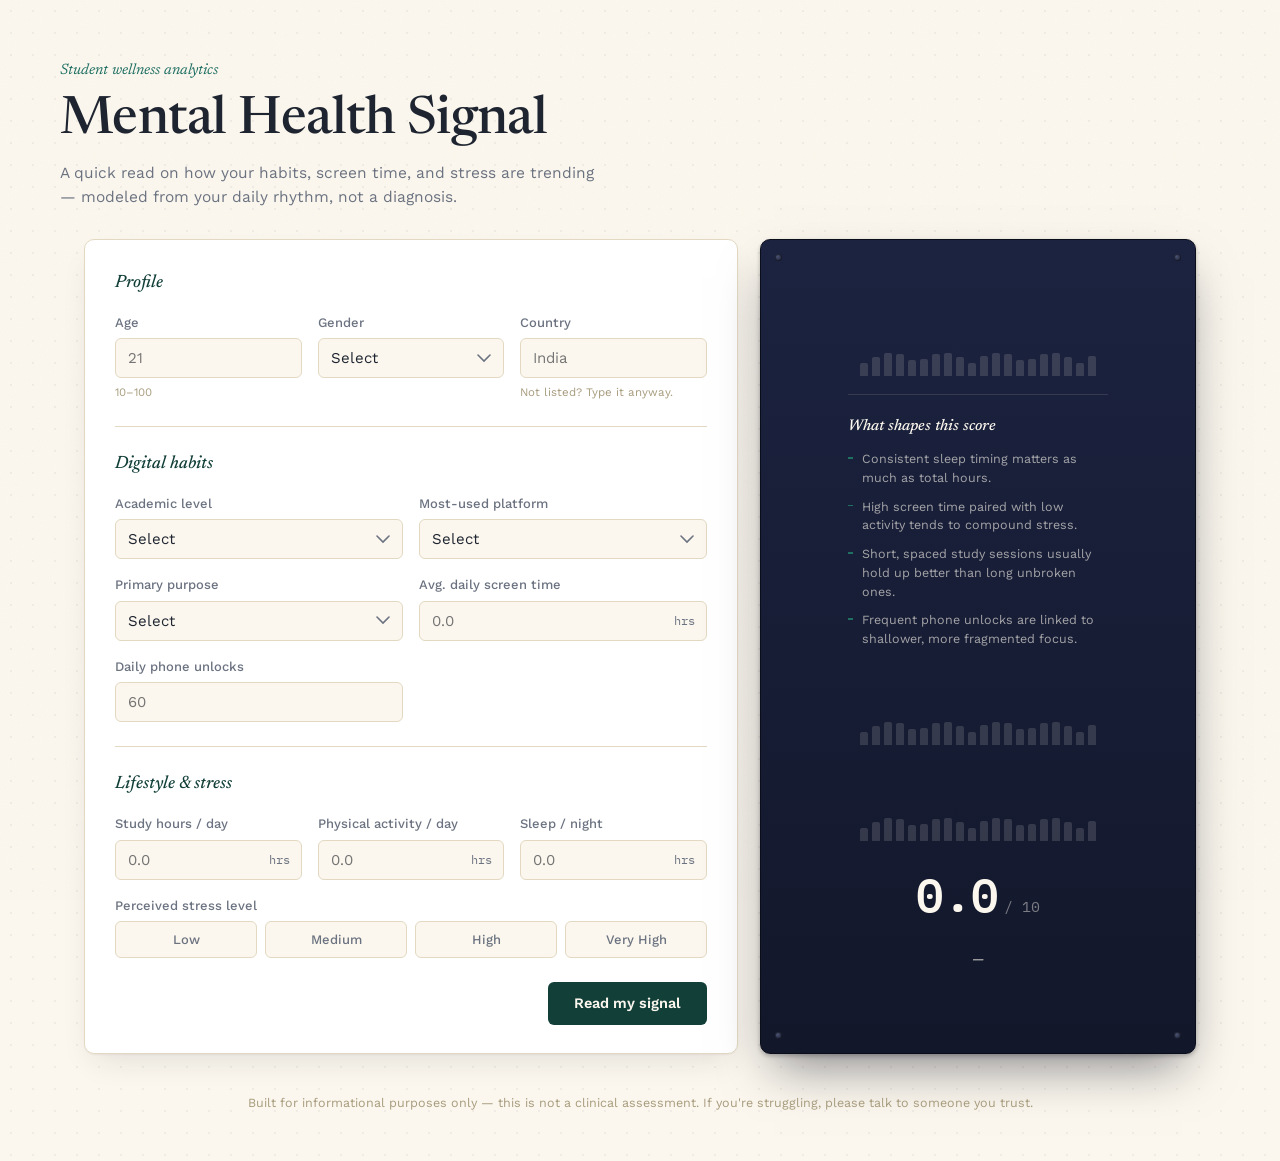
==== index.html @ ce6ba34c "first commit" ====
<!DOCTYPE html>
<html lang="en">
<head>
<meta charset="UTF-8" />
<meta name="viewport" content="width=device-width, initial-scale=1.0" />
<title>Mental Health Signal — Student Wellness Analytics</title>
<link rel="preconnect" href="https://fonts.googleapis.com">
<link rel="preconnect" href="https://fonts.gstatic.com" crossorigin>
<link href="https://fonts.googleapis.com/css2?family=Newsreader:ital,opsz,wght@0,6..72,400;0,6..72,500;1,6..72,400;1,6..72,500&family=Work+Sans:wght@400;500;600&family=IBM+Plex+Mono:wght@400;500;600&display=swap" rel="stylesheet">
<link rel="stylesheet" href="style.css" />
</head>
<body>

<div class="grain" aria-hidden="true"></div>

<header class="masthead">
  <div class="masthead-inner">
    <p class="kicker">Student wellness analytics</p>
    <h1 class="title">Mental Health Signal</h1>
    <p class="subtitle">A quick read on how your habits, screen time, and stress are trending — modeled from your daily rhythm, not a diagnosis.</p>
  </div>
</header>

<main class="layout">

  <!-- FORM PANEL -->
  <section class="panel intake" aria-labelledby="form-heading">
    <form id="predict-form" novalidate>

      <section class="group">
        <h2 class="group-label">Profile</h2>
        <div class="grid grid-3">
          <div class="field">
            <label for="age">Age</label>
            <input type="number" id="age" name="age" min="10" max="100" step="1" required placeholder="21" />
            <span class="hint">10–100</span>
            <span class="error-msg" data-for="age"></span>
          </div>
          <div class="field">
            <label for="gender">Gender</label>
            <select id="gender" name="gender" required>
              <option value="" disabled selected hidden>Select</option>
              <option value="Male">Male</option>
              <option value="Female">Female</option>
            </select>
            <span class="error-msg" data-for="gender"></span>
          </div>
          <div class="field">
            <label for="country">Country</label>
            <input type="text" id="country" name="country" list="country-list" required placeholder="India" autocomplete="off" />
            <datalist id="country-list">
              <option value="India"></option>
              <option value="USA"></option>
              <option value="Canada"></option>
              <option value="Australia"></option>
              <option value="UK"></option>
              <option value="Germany"></option>
              <option value="Mexico"></option>
              <option value="Turkey"></option>
              <option value="France"></option>
            </datalist>
            <span class="hint">Not listed? Type it anyway.</span>
            <span class="error-msg" data-for="country"></span>
          </div>
        </div>
      </section>

      <section class="group">
        <h2 class="group-label">Digital habits</h2>
        <div class="grid grid-2">
          <div class="field">
            <label for="academic_level">Academic level</label>
            <select id="academic_level" name="academic_level" required>
              <option value="" disabled selected hidden>Select</option>
              <option value="High School">High School</option>
              <option value="Undergraduate">Undergraduate</option>
              <option value="Graduate">Graduate</option>
            </select>
            <span class="error-msg" data-for="academic_level"></span>
          </div>
          <div class="field">
            <label for="most_used_platform">Most-used platform</label>
            <select id="most_used_platform" name="most_used_platform" required>
              <option value="" disabled selected hidden>Select</option>
              <option value="Facebook">Facebook</option>
              <option value="Instagram">Instagram</option>
              <option value="Snapchat">Snapchat</option>
              <option value="Twitter">Twitter</option>
              <option value="YouTube">YouTube</option>
              <option value="TikTok">TikTok</option>
              <option value="LinkedIn">LinkedIn</option>
              <option value="LINE">LINE</option>
              <option value="KakaoTalk">KakaoTalk</option>
              <option value="VKontakte">VKontakte</option>
              <option value="WhatsApp">WhatsApp</option>
              <option value="WeChat">WeChat</option>
            </select>
            <span class="error-msg" data-for="most_used_platform"></span>
          </div>
          <div class="field">
            <label for="purpose_of_use">Primary purpose</label>
            <select id="purpose_of_use" name="purpose_of_use" required>
              <option value="" disabled selected hidden>Select</option>
              <option value="Networking">Networking</option>
              <option value="Education">Education</option>
              <option value="Entertainment">Entertainment</option>
              <option value="News">News</option>
            </select>
            <span class="error-msg" data-for="purpose_of_use"></span>
          </div>
          <div class="field">
            <label for="avg_daily_usage_hours">Avg. daily screen time</label>
            <div class="unit-input">
              <input type="number" id="avg_daily_usage_hours" name="avg_daily_usage_hours" min="0" max="24" step="0.1" required placeholder="0.0" />
              <span class="unit">hrs</span>
            </div>
            <span class="error-msg" data-for="avg_daily_usage_hours"></span>
          </div>
          <div class="field">
            <label for="daily_unlocks">Daily phone unlocks</label>
            <input type="number" id="daily_unlocks" name="daily_unlocks" min="0" step="1" required placeholder="60" />
            <span class="error-msg" data-for="daily_unlocks"></span>
          </div>
        </div>
      </section>

      <section class="group">
        <h2 class="group-label">Lifestyle &amp; stress</h2>
        <div class="grid grid-3">
          <div class="field">
            <label for="study_hours">Study hours / day</label>
            <div class="unit-input">
              <input type="number" id="study_hours" name="study_hours" min="0" max="24" step="0.1" required placeholder="0.0" />
              <span class="unit">hrs</span>
            </div>
            <span class="error-msg" data-for="study_hours"></span>
          </div>
          <div class="field">
            <label for="physical_activity_hours">Physical activity / day</label>
            <div class="unit-input">
              <input type="number" id="physical_activity_hours" name="physical_activity_hours" min="0" max="24" step="0.1" required placeholder="0.0" />
              <span class="unit">hrs</span>
            </div>
            <span class="error-msg" data-for="physical_activity_hours"></span>
          </div>
          <div class="field">
            <label for="sleep_hours_per_night">Sleep / night</label>
            <div class="unit-input">
              <input type="number" id="sleep_hours_per_night" name="sleep_hours_per_night" min="0" max="24" step="0.1" required placeholder="0.0" />
              <span class="unit">hrs</span>
            </div>
            <span class="error-msg" data-for="sleep_hours_per_night"></span>
          </div>
          <div class="field field-span">
            <label for="stress_level">Perceived stress level</label>
            <div class="segmented" id="stress_level_group" data-name="stress_level">
              <button type="button" class="seg-btn" data-value="Low">Low</button>
              <button type="button" class="seg-btn" data-value="Medium">Medium</button>
              <button type="button" class="seg-btn" data-value="High">High</button>
              <button type="button" class="seg-btn" data-value="Very High">Very High</button>
            </div>
            <input type="hidden" id="stress_level" name="stress_level" required />
            <span class="error-msg" data-for="stress_level"></span>
          </div>
        </div>
      </section>

      <div class="form-footer">
        <button type="submit" class="submit-btn" id="submit-btn">
          <span class="btn-label">Read my signal</span>
          <span class="btn-spinner" aria-hidden="true"></span>
        </button>
      </div>
    </form>
  </section>

  <!-- RESULT PANEL — instrument housing -->
  <aside class="panel receiver" aria-live="polite">
    <div class="screws" aria-hidden="true">
      <span></span><span></span><span></span><span></span>
    </div>

    <div class="receiver-inner" id="result-inner">

      <div class="state state-idle" id="state-idle">
        <div class="meter" id="meter-idle"></div>
        <div class="info-block">
          <h3 class="info-title">What shapes this score</h3>
          <ul class="info-list">
            <li>Consistent sleep timing matters as much as total hours.</li>
            <li>High screen time paired with low activity tends to compound stress.</li>
            <li>Short, spaced study sessions usually hold up better than long unbroken ones.</li>
            <li>Frequent phone unlocks are linked to shallower, more fragmented focus.</li>
          </ul>
        </div>
      </div>

      <div class="state state-loading" id="state-loading" hidden>
        <div class="meter" id="meter-loading"></div>
      </div>

      <div class="state state-result" id="state-result" hidden>
        <div class="meter" id="meter-result"></div>
        <div class="score-readout">
          <span class="score-number" id="score-number">0.0</span>
          <span class="score-max">/ 10</span>
        </div>
        <p class="dial-caption" id="score-band">—</p>
        <p class="dial-copy" id="score-context"></p>
      </div>

      <div class="state state-error" id="state-error" hidden>
        <div class="meter meter-flat" id="meter-error"></div>
        <p class="dial-copy" id="error-copy"></p>
      </div>

    </div>
  </aside>

</main>

<footer class="site-footer">
  <p>Built for informational purposes only — this is not a clinical assessment. If you're struggling, please talk to someone you trust.</p>
</footer>

<script src="script.js"></script>
</body>
</html>
---- style.css ----
/* =========================================================
   TOKENS
   ========================================================= */
:root {
  --ink:         #1E2430;
  --ink-soft:    #6B7280;
  --paper:       #FBF7EE;
  --paper-deep:  #F0E9D8;
  --surface:     #FFFFFF;
  --line:        #E3D9C2;

  --teal:        #1F6F63;
  --teal-deep:   #123F38;
  --gold:        #B8901F;
  --coral:       #B84B3C;

  --housing:      #12172A;
  --housing-lift: #1C2340;
  --dial-line:    rgba(251,247,238,0.14);

  --font-display: 'Newsreader', Georgia, serif;
  --font-body:    'Work Sans', -apple-system, sans-serif;
  --font-mono:    'IBM Plex Mono', 'SFMono-Regular', monospace;

  --radius-card: 10px;
  --radius-input: 6px;

  --shadow-card: 0 1px 2px rgba(30,36,48,0.05), 0 14px 30px -10px rgba(30,36,48,0.12);
  --shadow-housing: 0 2px 4px rgba(0,0,0,0.25), 0 24px 48px -14px rgba(10,12,30,0.5);
}

* { box-sizing: border-box; }
html { -webkit-font-smoothing: antialiased; }

body {
  margin: 0;
  background: var(--paper);
  background-image: radial-gradient(circle, rgba(30,36,48,0.05) 1px, transparent 1px);
  background-size: 22px 22px;
  color: var(--ink);
  font-family: var(--font-body);
  line-height: 1.5;
  position: relative;
}

.grain {
  position: fixed;
  inset: 0;
  pointer-events: none;
  z-index: 0;
  opacity: 0.03;
  background-image: url("data:image/svg+xml,%3Csvg xmlns='http://www.w3.org/2000/svg' width='90' height='90'%3E%3Cfilter id='n'%3E%3CfeTurbulence type='fractalNoise' baseFrequency='0.9' numOctaves='2' stitchTiles='stitch'/%3E%3C/filter%3E%3Crect width='100%25' height='100%25' filter='url(%23n)'/%3E%3C/svg%3E");
}

/* =========================================================
   MASTHEAD
   ========================================================= */
.masthead { padding: 60px 24px 30px; position: relative; z-index: 1; }
.masthead-inner { max-width: 1160px; margin: 0 auto; }

.kicker {
  font-family: var(--font-display);
  font-style: italic;
  font-size: 15px;
  color: var(--teal);
  margin: 0 0 10px;
}

.title {
  font-family: var(--font-display);
  font-weight: 500;
  font-size: clamp(2.2rem, 4.6vw, 3.3rem);
  line-height: 1.06;
  margin: 0 0 14px;
  letter-spacing: -0.01em;
  color: var(--ink);
}

.subtitle { max-width: 540px; font-size: 15.5px; color: var(--ink-soft); margin: 0; }

/* =========================================================
   LAYOUT — right column tracks the left column's own height
   ========================================================= */
.layout {
  max-width: 1160px;
  margin: 0 auto;
  padding: 0 24px 40px;
  display: grid;
  grid-template-columns: 1.5fr 1fr;
  gap: 22px;
  align-items: start;
  position: relative;
  z-index: 1;
}

.panel { border-radius: var(--radius-card); }

/* ----- intake (form) panel — sized purely by its own content ----- */
.intake {
  background: var(--surface);
  border: 1px solid var(--line);
  box-shadow: var(--shadow-card);
  padding: 6px 30px 28px;
}

.group { padding: 24px 0; border-bottom: 1px solid var(--line); }
.group:last-of-type { border-bottom: none; padding-bottom: 6px; }

.group-label {
  font-family: var(--font-display);
  font-style: italic;
  font-weight: 500;
  font-size: 18px;
  color: var(--teal-deep);
  margin: 0 0 16px;
}

.grid { display: grid; gap: 16px; }
.grid-2 { grid-template-columns: repeat(2, 1fr); }
.grid-3 { grid-template-columns: repeat(3, 1fr); }

.field { display: flex; flex-direction: column; gap: 6px; position: relative; }
.field-span { grid-column: 1 / -1; }

label { font-size: 13px; font-weight: 500; color: var(--ink-soft); }

input[type="text"],
input[type="number"],
select {
  font-family: var(--font-body);
  font-size: 15px;
  color: var(--ink);
  background: var(--paper);
  border: 1.5px solid var(--line);
  border-radius: var(--radius-input);
  padding: 10px 12px;
  width: 100%;
  transition: border-color 0.15s ease, background 0.15s ease, box-shadow 0.15s ease;
  appearance: none;
}

select {
  background-image: url("data:image/svg+xml,%3Csvg xmlns='http://www.w3.org/2000/svg' width='14' height='9'%3E%3Cpath d='M1 1l6 6 6-6' stroke='%236B7280' stroke-width='1.6' fill='none' stroke-linecap='round'/%3E%3C/svg%3E");
  background-repeat: no-repeat;
  background-position: right 12px center;
  padding-right: 34px;
  cursor: pointer;
}

input:hover, select:hover { border-color: #CBBE97; }

input:focus, select:focus {
  outline: none;
  border-color: var(--teal);
  background: var(--surface);
  box-shadow: 0 0 0 3px rgba(31,111,99,0.14);
}

.field.field-error input,
.field.field-error select {
  border-color: var(--coral);
  background: #FBEDEA;
}

.unit-input { position: relative; }
.unit-input input { padding-right: 44px; }
.unit-input .unit {
  position: absolute; right: 12px; top: 50%; transform: translateY(-50%);
  font-family: var(--font-mono); font-size: 12px; color: var(--ink-soft);
  pointer-events: none;
}

.hint { font-size: 11.5px; color: #A79B7D; }

.error-msg { font-size: 12px; color: var(--coral); display: none; }
.field.field-error .error-msg { display: block; }

/* segmented control */
.segmented { display: grid; grid-template-columns: repeat(4, 1fr); gap: 8px; }

.seg-btn {
  font-family: var(--font-body);
  font-size: 13px;
  font-weight: 500;
  color: var(--ink-soft);
  background: var(--paper);
  border: 1.5px solid var(--line);
  border-radius: var(--radius-input);
  padding: 10px 8px;
  cursor: pointer;
  transition: all 0.15s ease;
}
.seg-btn:hover { border-color: #CBBE97; color: var(--ink); }
.seg-btn.active { background: var(--teal); border-color: var(--teal); color: #fff; }
.seg-btn[data-value="High"].active { background: var(--gold); border-color: var(--gold); color: var(--ink); }
.seg-btn[data-value="Very High"].active { background: var(--coral); border-color: var(--coral); color: #fff; }

/* footer / submit */
.form-footer { display: flex; justify-content: flex-end; padding-top: 18px; }

.submit-btn {
  position: relative;
  font-family: var(--font-body);
  font-weight: 600;
  font-size: 14.5px;
  color: var(--paper);
  background: var(--teal-deep);
  border: none;
  border-radius: var(--radius-input);
  padding: 13px 26px;
  cursor: pointer;
  display: inline-flex;
  align-items: center;
  gap: 10px;
  transition: background 0.15s ease, transform 0.1s ease;
}
.submit-btn:hover { background: #0D2C27; }
.submit-btn:active { transform: scale(0.98); }
.submit-btn:disabled { opacity: 0.75; cursor: progress; }

.btn-spinner {
  display: none; width: 14px; height: 14px; border-radius: 50%;
  border: 2px solid rgba(251,247,238,0.35); border-top-color: var(--paper);
  animation: spin 0.7s linear infinite;
}
.submit-btn.loading .btn-label { opacity: 0.85; }
.submit-btn.loading .btn-spinner { display: inline-block; }
@keyframes spin { to { transform: rotate(360deg); } }

/* =========================================================
   RECEIVER PANEL (instrument housing)
   Height is set inline by script.js to match .intake exactly —
   see syncReceiverHeight(). No CSS min-height/stretch here.
   ========================================================= */
.receiver {
  background: linear-gradient(180deg, var(--housing-lift) 0%, var(--housing) 100%);
  border: 1px solid #0A0D1A;
  box-shadow: var(--shadow-housing);
  display: flex;
  color: var(--paper);
  position: relative;
  overflow: hidden;
}

.screws span {
  position: absolute;
  width: 7px; height: 7px;
  border-radius: 50%;
  background: radial-gradient(circle at 35% 35%, #4B5372, #12172A);
  box-shadow: inset 0 0 0 1px rgba(0,0,0,0.4);
}
.screws span:nth-child(1) { top: 14px; left: 14px; }
.screws span:nth-child(2) { top: 14px; right: 14px; }
.screws span:nth-child(3) { bottom: 14px; left: 14px; }
.screws span:nth-child(4) { bottom: 14px; right: 14px; }

.receiver-inner {
  width: 100%;
  height: 100%;
  padding: 40px 30px;
  display: flex;
  flex-direction: column;
  align-items: center;
  text-align: center;
}

.state {
  width: 100%;
  height: 100%;
  display: flex;
  flex-direction: column;
  align-items: center;
  justify-content: center;
  gap: 18px;
}

.state-idle { justify-content: space-between; }

/* ----- meter (equalizer-style bars) ----- */
.meter {
  display: flex;
  align-items: flex-end;
  justify-content: center;
  gap: 4px;
  width: 100%;
  max-width: 260px;
  height: 96px;
}

.meter .bar {
  flex: 1 1 auto;
  max-width: 8px;
  border-radius: 2px 2px 0 0;
  background: var(--dial-line);
  height: 10%;
  transition: height 0.5s cubic-bezier(0.22, 1, 0.36, 1), background 0.4s ease;
}

.meter-flat .bar { height: 4px !important; background: var(--coral) !important; opacity: 0.5; }

@keyframes flicker {
  0%, 100% { height: var(--h1); }
  50% { height: var(--h2); }
}
.meter.tuning .bar { animation: flicker 0.9s ease-in-out infinite; animation-delay: var(--d); }

/* general info shown while idle */
.info-block {
  width: 100%;
  max-width: 260px;
  text-align: left;
  border-top: 1px solid rgba(251,247,238,0.12);
  padding-top: 20px;
}

.info-title {
  font-family: var(--font-display);
  font-style: italic;
  font-weight: 500;
  font-size: 15.5px;
  color: var(--paper);
  margin: 0 0 12px;
}

.info-list { margin: 0; padding: 0; list-style: none; display: flex; flex-direction: column; gap: 10px; }

.info-list li {
  position: relative;
  padding-left: 14px;
  font-size: 12.5px;
  line-height: 1.5;
  color: rgba(251,247,238,0.62);
}

.info-list li::before {
  content: "";
  position: absolute;
  left: 0;
  top: 7px;
  width: 5px;
  height: 1.5px;
  background: var(--teal);
}

.dial-caption {
  font-family: var(--font-display);
  font-style: italic;
  font-size: 19px;
  margin: 0;
  color: var(--paper);
}
.dial-copy {
  font-size: 13px;
  color: rgba(251,247,238,0.6);
  max-width: 240px;
  margin: 0;
}

/* result */
.score-readout { display: flex; align-items: baseline; gap: 5px; }
.score-number {
  font-family: var(--font-mono);
  font-weight: 600;
  font-size: 46px;
  color: var(--paper);
  letter-spacing: -0.01em;
}
.score-max { font-family: var(--font-mono); font-size: 15px; color: rgba(251,247,238,0.45); }

/* =========================================================
   FOOTER
   ========================================================= */
.site-footer { max-width: 1160px; margin: 0 auto; padding: 0 24px 48px; position: relative; z-index: 1; }
.site-footer p { font-size: 12.5px; color: #A79B7D; text-align: center; margin: 0; }

/* =========================================================
   RESPONSIVE
   ========================================================= */
@media (max-width: 920px) {
  .layout { grid-template-columns: 1fr; }
  .receiver { min-height: 340px; }
  .grid-3 { grid-template-columns: repeat(2, 1fr); }
}

@media (max-width: 560px) {
  .masthead { padding: 40px 16px 22px; }
  .layout { padding: 0 16px 32px; gap: 14px; }
  .intake { padding: 4px 18px 22px; }
  .grid-2, .grid-3 { grid-template-columns: 1fr; }
  .segmented { grid-template-columns: repeat(2, 1fr); }
  .form-footer { justify-content: stretch; }
  .submit-btn { width: 100%; justify-content: center; }
}

@media (prefers-reduced-motion: reduce) {
  * { animation-duration: 0.001ms !important; transition-duration: 0.001ms !important; }
}
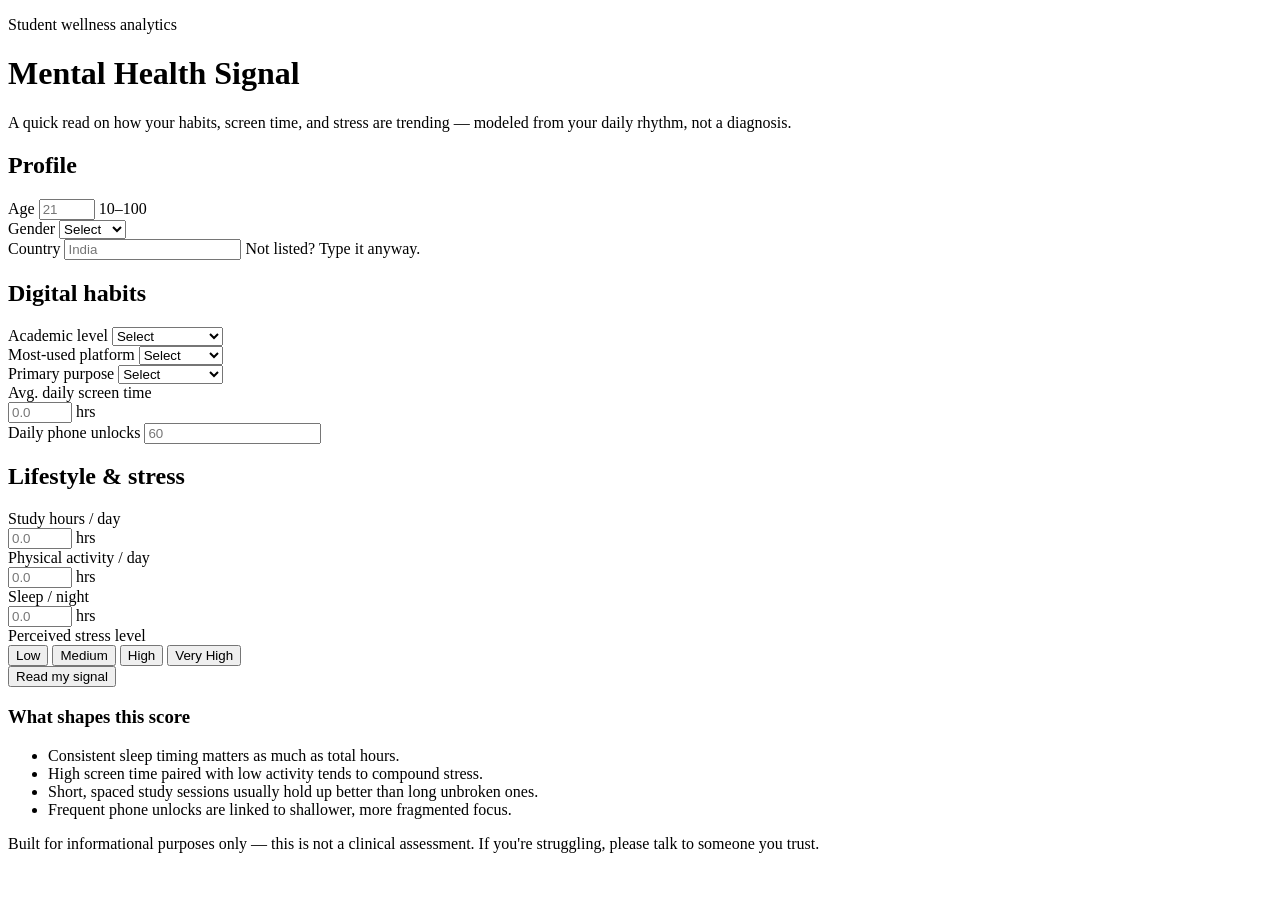
==== commit 84ba4eb4: "commit" ====
--- a/index.html
+++ b/index.html
@@ -7,7 +7,7 @@
 <link rel="preconnect" href="https://fonts.googleapis.com">
 <link rel="preconnect" href="https://fonts.gstatic.com" crossorigin>
 <link href="https://fonts.googleapis.com/css2?family=Newsreader:ital,opsz,wght@0,6..72,400;0,6..72,500;1,6..72,400;1,6..72,500&family=Work+Sans:wght@400;500;600&family=IBM+Plex+Mono:wght@400;500;600&display=swap" rel="stylesheet">
-<link rel="stylesheet" href="style.css" />
+<link rel="stylesheet" href="/ui/style.css" />
 </head>
 <body>
 
@@ -223,6 +223,6 @@
   <p>Built for informational purposes only — this is not a clinical assessment. If you're struggling, please talk to someone you trust.</p>
 </footer>
 
-<script src="script.js"></script>
+<script src="/ui/script.js"></script>
 </body>
 </html>
